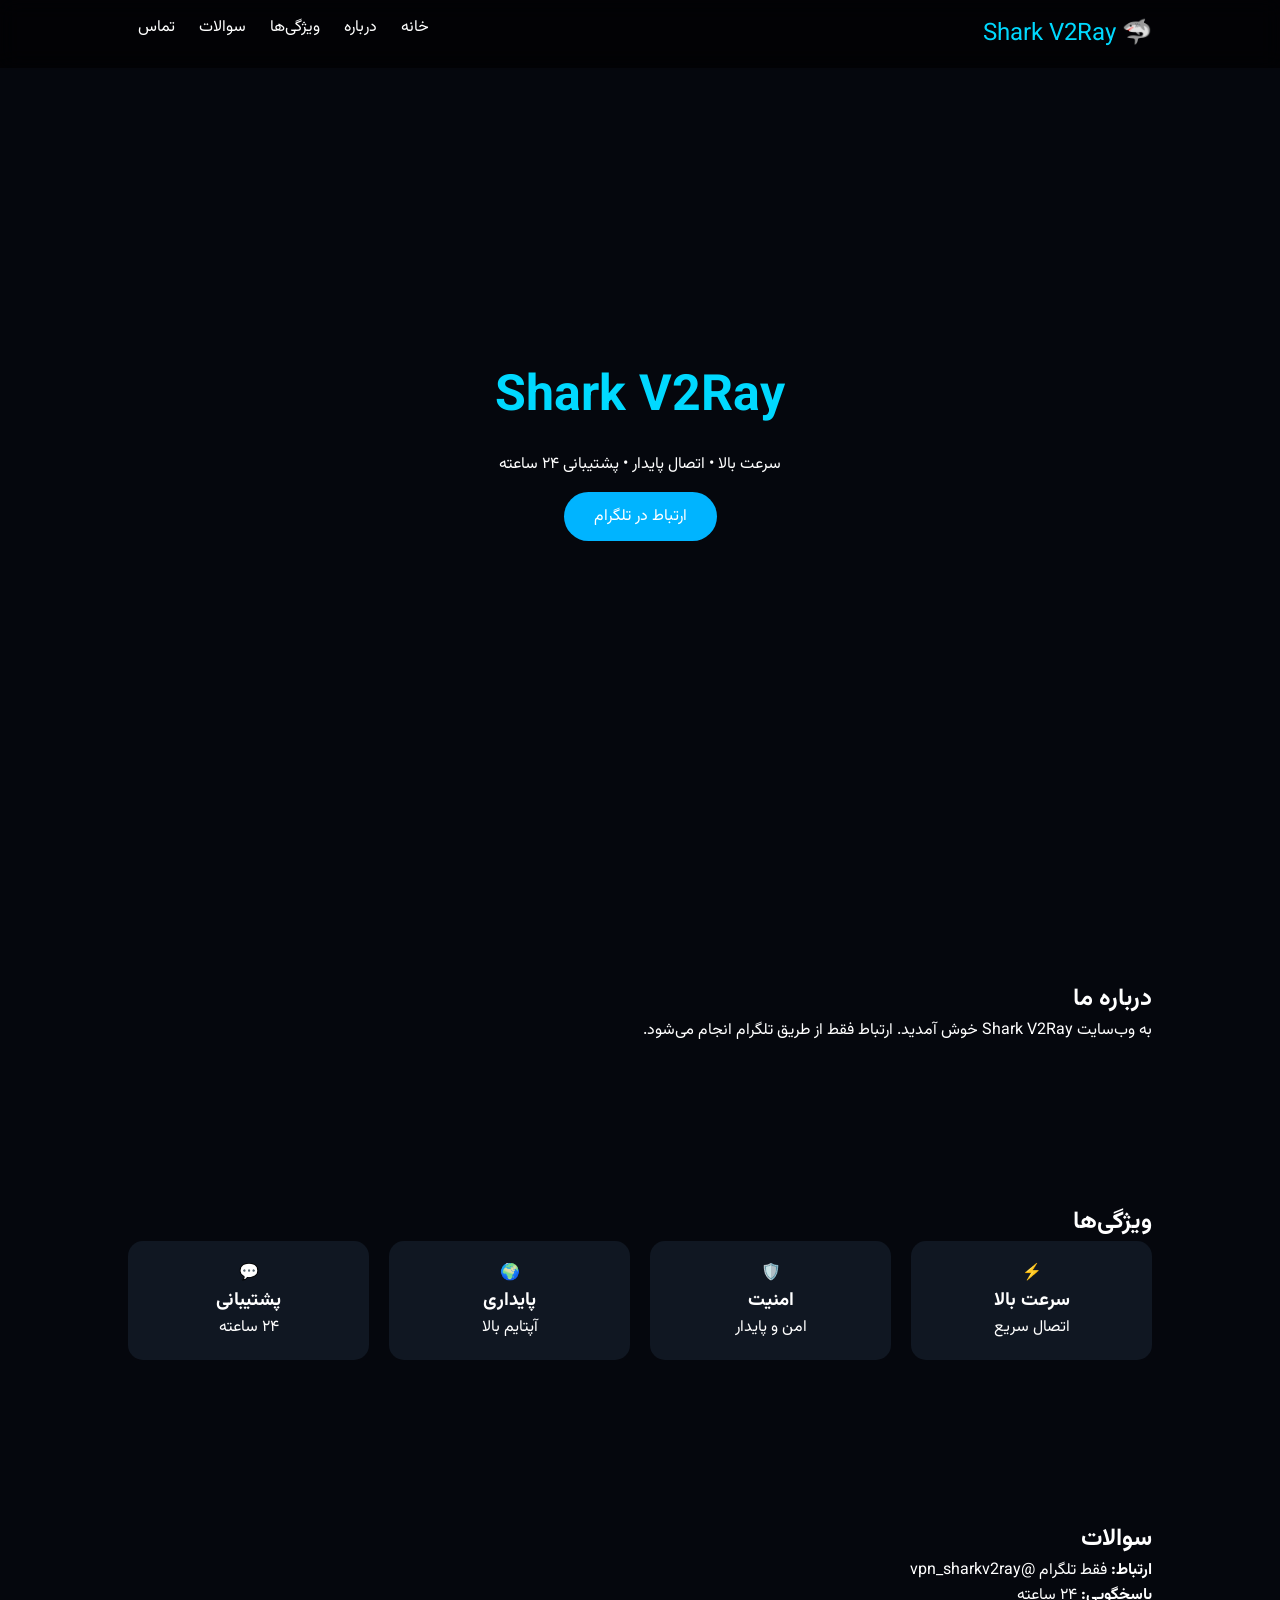
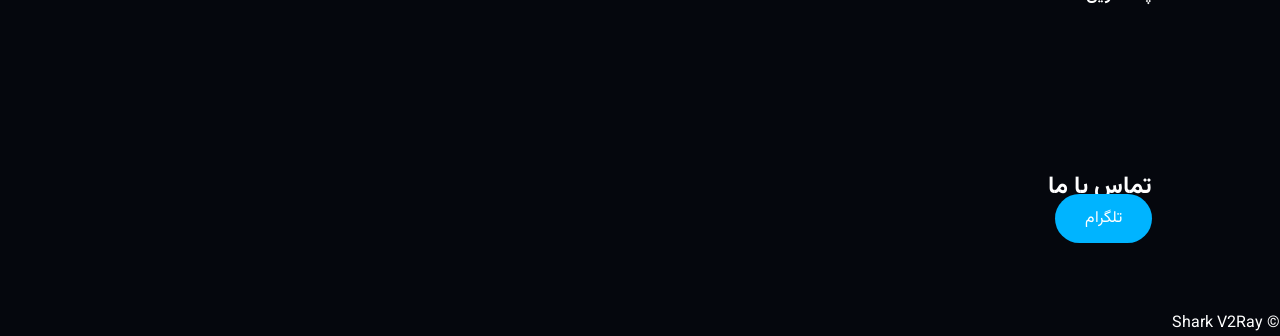
==== index.html @ da96e3c8 "source repo import" ====
<!DOCTYPE html>
<html lang="fa" dir="rtl">
<head>
<meta charset="UTF-8">
<meta name="viewport" content="width=device-width, initial-scale=1.0">
<title>Shark V2Ray</title>

<link rel="stylesheet" href="style.css">
<link href="https://fonts.googleapis.com/css2?family=Vazirmatn:wght@300;400;600;700&display=swap" rel="stylesheet">
</head>

<body>

<header>
<div class="logo">🦈 Shark V2Ray</div>

<nav>
<a href="#home">خانه</a>
<a href="#about">درباره</a>
<a href="#features">ویژگی‌ها</a>
<a href="#faq">سوالات</a>
<a href="#contact">تماس</a>
</nav>
</header>

<section class="hero" id="home">
<h1>Shark V2Ray</h1>
<p>سرعت بالا • اتصال پایدار • پشتیبانی ۲۴ ساعته</p>

<a class="btn" href="https://t.me/vpn_sharkv2ray" target="_blank">
ارتباط در تلگرام
</a>
</section>

<section id="about">
<h2>درباره ما</h2>
<p>به وب‌سایت Shark V2Ray خوش آمدید. ارتباط فقط از طریق تلگرام انجام می‌شود.</p>
</section>

<section id="features">
<h2>ویژگی‌ها</h2>

<div class="cards">
<div class="card">⚡<h3>سرعت بالا</h3><p>اتصال سریع</p></div>
<div class="card">🛡️<h3>امنیت</h3><p>امن و پایدار</p></div>
<div class="card">🌍<h3>پایداری</h3><p>آپتایم بالا</p></div>
<div class="card">💬<h3>پشتیبانی</h3><p>۲۴ ساعته</p></div>
</div>
</section>

<section id="faq">
<h2>سوالات</h2>
<p><b>ارتباط:</b> فقط تلگرام @vpn_sharkv2ray</p>
<p><b>پاسخگویی:</b> ۲۴ ساعته</p>
</section>

<section id="contact">
<h2>تماس با ما</h2>
<a class="btn" href="https://t.me/vpn_sharkv2ray">تلگرام</a>
</section>

<footer>
<p>© Shark V2Ray</p>
</footer>

<script src="script.js"></script>

</body>
</html>
---- style.css ----
*{
margin:0;
padding:0;
box-sizing:border-box;
font-family:'Vazirmatn',sans-serif;
}

body{
background:#05070d;
color:#fff;
}

header{
position:fixed;
top:0;
width:100%;
display:flex;
justify-content:space-between;
padding:15px 10%;
background:rgba(0,0,0,.6);
backdrop-filter:blur(10px);
}

.logo{
color:#00d9ff;
font-size:24px;
}

nav a{
color:#fff;
margin:0 10px;
text-decoration:none;
}

nav a:hover{
color:#00d9ff;
}

.hero{
height:100vh;
display:flex;
flex-direction:column;
justify-content:center;
align-items:center;
text-align:center;
}

.hero h1{
font-size:50px;
color:#00d9ff;
}

.hero p{
margin:15px 0;
}

.btn{
padding:12px 30px;
background:#00b4ff;
color:#fff;
border-radius:30px;
text-decoration:none;
}

section{
padding:80px 10%;
}

.cards{
display:grid;
grid-template-columns:repeat(auto-fit,minmax(200px,1fr));
gap:20px;
}

.card{
background:#101722;
padding:20px;
border-radius:15px;
text-align:center;
}
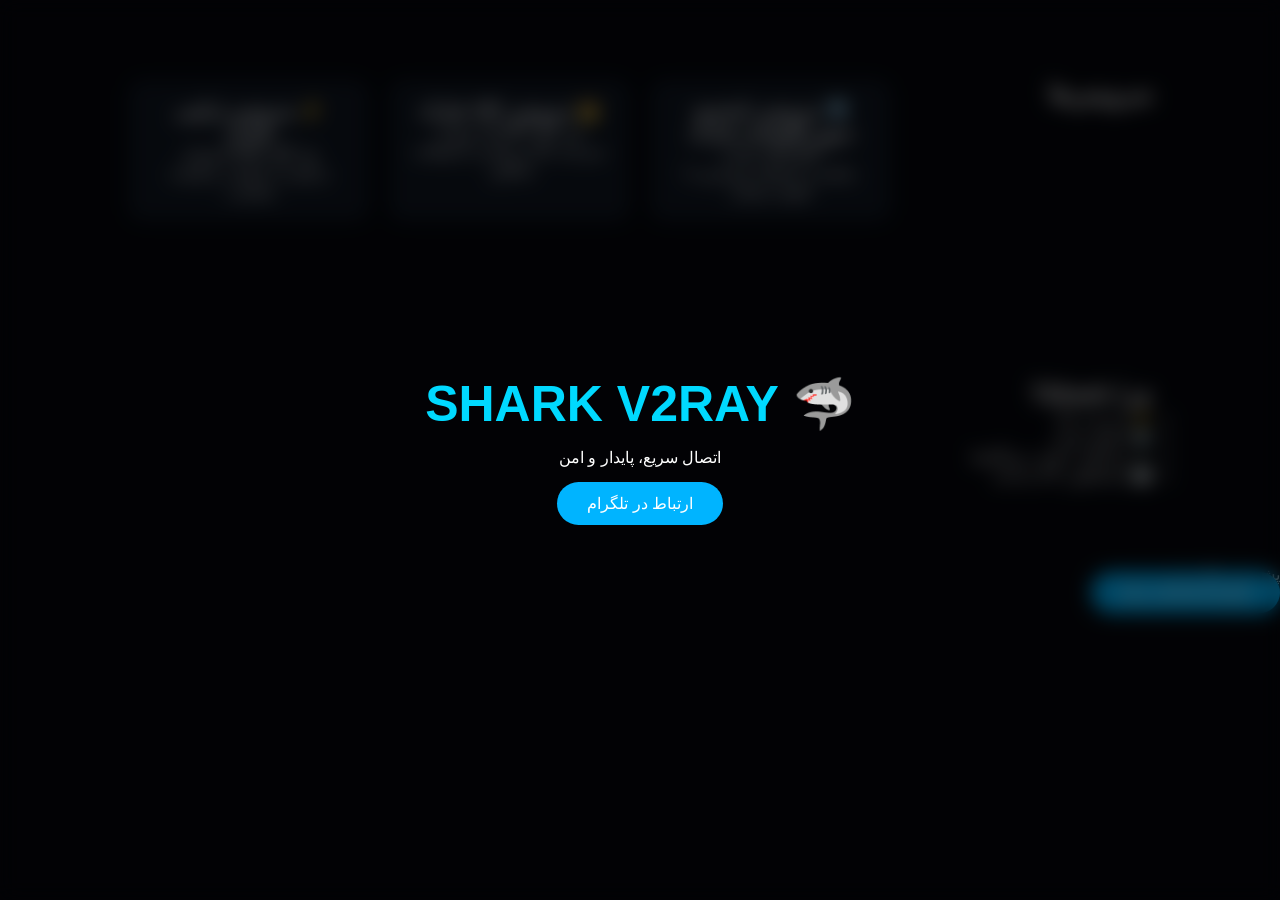
==== commit 5e987fdb: "Add files via upload" ====
--- a/index.html
+++ b/index.html
@@ -2,68 +2,54 @@
 <html lang="fa" dir="rtl">
 <head>
 <meta charset="UTF-8">
-<meta name="viewport" content="width=device-width, initial-scale=1.0">
+<meta name="viewport" content="width=device-width,initial-scale=1">
 <title>Shark V2Ray</title>
-
 <link rel="stylesheet" href="style.css">
-<link href="https://fonts.googleapis.com/css2?family=Vazirmatn:wght@300;400;600;700&display=swap" rel="stylesheet">
 </head>
-
 <body>
-
-<header>
-<div class="logo">🦈 Shark V2Ray</div>
-
-<nav>
-<a href="#home">خانه</a>
-<a href="#about">درباره</a>
-<a href="#features">ویژگی‌ها</a>
-<a href="#faq">سوالات</a>
-<a href="#contact">تماس</a>
-</nav>
+<div class="bg"></div>
+<header class="hero">
+<h1>🦈 SHARK V2RAY</h1>
+<p>اتصال سریع، پایدار و امن</p>
+<a class="btn" href="https://t.me/vpn_sharkv2ray" target="_blank">ارتباط در تلگرام</a>
 </header>
 
-<section class="hero" id="home">
-<h1>Shark V2Ray</h1>
-<p>سرعت بالا • اتصال پایدار • پشتیبانی ۲۴ ساعته</p>
+<section class="cards">
+<h2>سرویس‌ها</h2>
 
-<a class="btn" href="https://t.me/vpn_sharkv2ray" target="_blank">
-ارتباط در تلگرام
-</a>
-</section>
+<div class="card">
+<h3>💎 سرویس نامحدود سوپر اقتصادی شارک</h3>
+<div class="price">189,000 تومان</div>
+<p>مناسب استفاده روزمره با کیفیت پایدار.</p>
+</div>
 
-<section id="about">
-<h2>درباره ما</h2>
-<p>به وب‌سایت Shark V2Ray خوش آمدید. ارتباط فقط از طریق تلگرام انجام می‌شود.</p>
-</section>
+<div class="card">
+<h3>👑 سرویس VIP شارک</h3>
+<div class="price">هر گیگ 10,000 تومان</div>
+<p>سرعت بالا و مناسب استفاده سنگین.</p>
+</div>
 
-<section id="features">
-<h2>ویژگی‌ها</h2>
-
-<div class="cards">
-<div class="card">⚡<h3>سرعت بالا</h3><p>اتصال سریع</p></div>
-<div class="card">🛡️<h3>امنیت</h3><p>امن و پایدار</p></div>
-<div class="card">🌍<h3>پایداری</h3><p>آپتایم بالا</p></div>
-<div class="card">💬<h3>پشتیبانی</h3><p>۲۴ ساعته</p></div>
+<div class="card">
+<h3>⚡ سرویس ترکیبی شارک</h3>
+<div class="price">هر گیگ 6,000 تومان</div>
+<p>ترکیبی از کیفیت و قیمت مناسب.</p>
 </div>
 </section>
 
-<section id="faq">
-<h2>سوالات</h2>
-<p><b>ارتباط:</b> فقط تلگرام @vpn_sharkv2ray</p>
-<p><b>پاسخگویی:</b> ۲۴ ساعته</p>
-</section>
-
-<section id="contact">
-<h2>تماس با ما</h2>
-<a class="btn" href="https://t.me/vpn_sharkv2ray">تلگرام</a>
+<section class="features">
+<h2>چرا Shark؟</h2>
+<ul>
+<li>⚡ سرعت بالا</li>
+<li>🛡️ اتصال پایدار</li>
+<li>📱 سازگار با همه دستگاه‌ها</li>
+<li>🕐 پاسخگویی 24 ساعته</li>
+</ul>
 </section>
 
 <footer>
-<p>© Shark V2Ray</p>
+<p>پشتیبانی 24 ساعته</p>
+<a class="btn" href="https://t.me/vpn_sharkv2ray">@vpn_sharkv2ray</a>
 </footer>
-
 <script src="script.js"></script>
-
 </body>
-</html>
+</html>
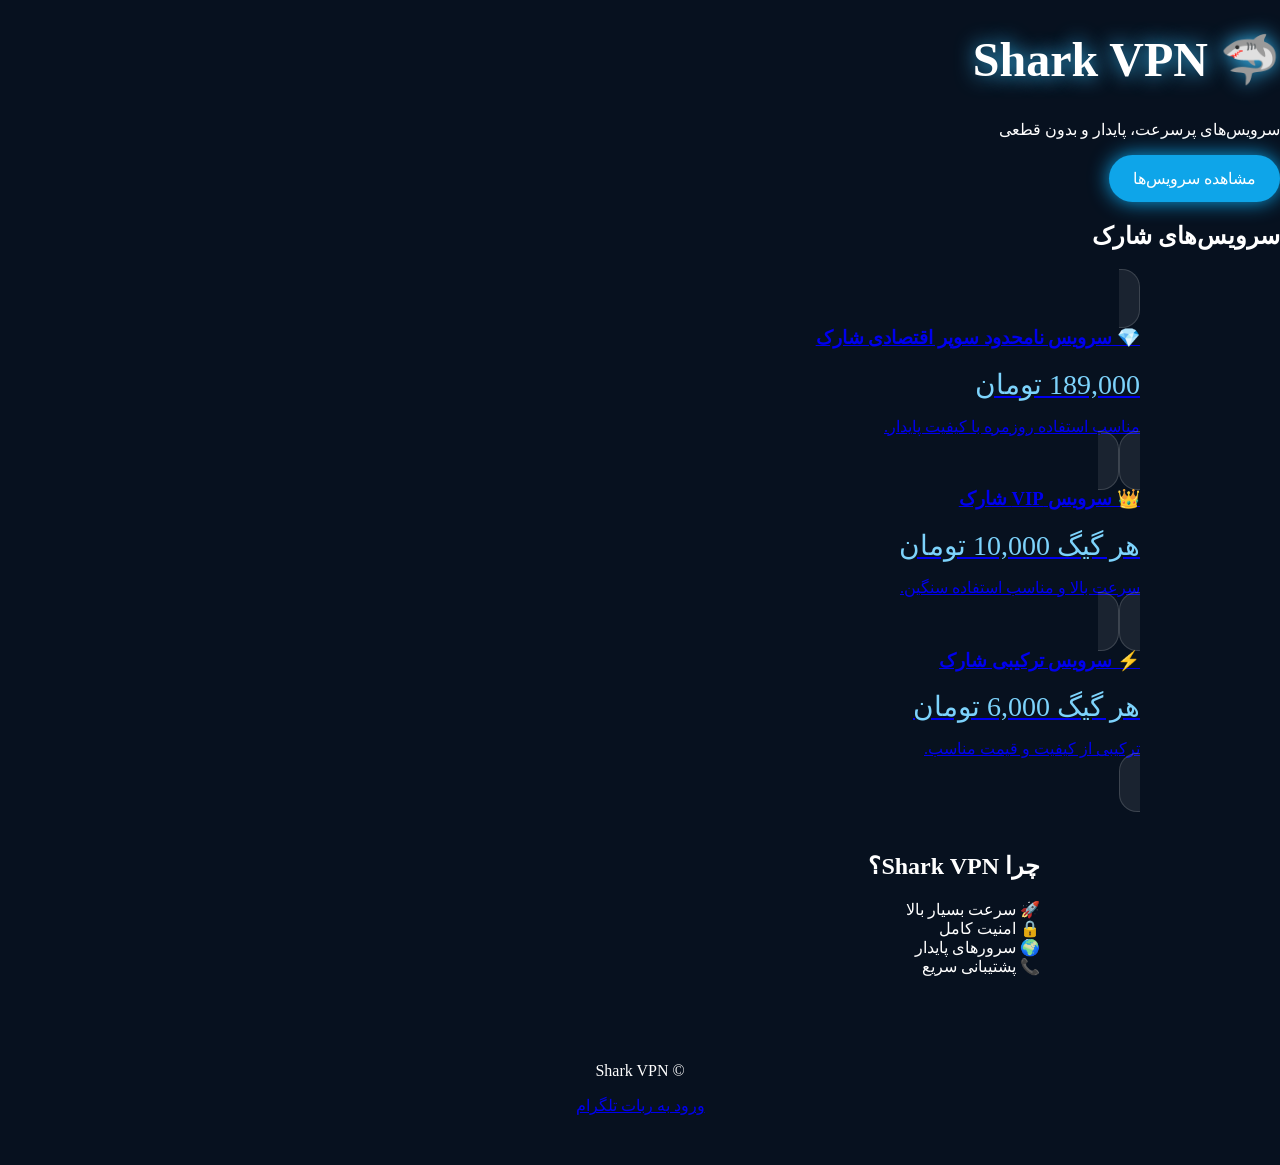
==== commit 1ed7d7c8: "Create index.html" ====
--- a/index.html
+++ b/index.html
@@ -1,55 +1,150 @@
 <!DOCTYPE html>
 <html lang="fa" dir="rtl">
+
 <head>
-<meta charset="UTF-8">
-<meta name="viewport" content="width=device-width,initial-scale=1">
-<title>Shark V2Ray</title>
-<link rel="stylesheet" href="style.css">
+    <meta charset="UTF-8">
+    <meta name="viewport" content="width=device-width, initial-scale=1.0">
+    <title>Shark VPN</title>
+
+    <link rel="stylesheet" href="style.css">
+
+    <link href="https://fonts.googleapis.com/css2?family=Vazirmatn:wght@300;400;700&display=swap" rel="stylesheet">
 </head>
+
 <body>
-<div class="bg"></div>
-<header class="hero">
-<h1>🦈 SHARK V2RAY</h1>
-<p>اتصال سریع، پایدار و امن</p>
-<a class="btn" href="https://t.me/vpn_sharkv2ray" target="_blank">ارتباط در تلگرام</a>
+
+<div class="background"></div>
+
+<header>
+
+<h1>🦈 Shark VPN</h1>
+
+<p>
+سرویس‌های پرسرعت، پایدار و بدون قطعی
+</p>
+
+<a href="#services" class="btn">
+مشاهده سرویس‌ها
+</a>
+
 </header>
 
-<section class="cards">
-<h2>سرویس‌ها</h2>
 
-<div class="card">
-<h3>💎 سرویس نامحدود سوپر اقتصادی شارک</h3>
-<div class="price">189,000 تومان</div>
-<p>مناسب استفاده روزمره با کیفیت پایدار.</p>
+<section id="services">
+
+<h2>
+سرویس‌های شارک
+</h2>
+
+<div class="cards">
+
+<a href="https://t.me/vpnsharkv2ray_bot" target="_blank" class="card">
+
+<h3>
+💎 سرویس نامحدود سوپر اقتصادی شارک
+</h3>
+
+<div class="price">
+189,000 تومان
 </div>
 
-<div class="card">
-<h3>👑 سرویس VIP شارک</h3>
-<div class="price">هر گیگ 10,000 تومان</div>
-<p>سرعت بالا و مناسب استفاده سنگین.</p>
+<p>
+مناسب استفاده روزمره با کیفیت پایدار.
+</p>
+
+</a>
+
+
+<a href="https://t.me/vpnsharkv2ray_bot" target="_blank" class="card">
+
+<h3>
+👑 سرویس VIP شارک
+</h3>
+
+<div class="price">
+هر گیگ 10,000 تومان
 </div>
 
-<div class="card">
-<h3>⚡ سرویس ترکیبی شارک</h3>
-<div class="price">هر گیگ 6,000 تومان</div>
-<p>ترکیبی از کیفیت و قیمت مناسب.</p>
+<p>
+سرعت بالا و مناسب استفاده سنگین.
+</p>
+
+</a>
+
+
+<a href="https://t.me/vpnsharkv2ray_bot" target="_blank" class="card">
+
+<h3>
+⚡ سرویس ترکیبی شارک
+</h3>
+
+<div class="price">
+هر گیگ 6,000 تومان
 </div>
+
+<p>
+ترکیبی از کیفیت و قیمت مناسب.
+</p>
+
+</a>
+
+</div>
+
 </section>
 
+
 <section class="features">
-<h2>چرا Shark؟</h2>
-<ul>
-<li>⚡ سرعت بالا</li>
-<li>🛡️ اتصال پایدار</li>
-<li>📱 سازگار با همه دستگاه‌ها</li>
-<li>🕐 پاسخگویی 24 ساعته</li>
-</ul>
+
+<h2>
+چرا Shark VPN؟
+</h2>
+
+<div class="feature">
+
+🚀 سرعت بسیار بالا
+
+</div>
+
+<div class="feature">
+
+🔒 امنیت کامل
+
+</div>
+
+<div class="feature">
+
+🌍 سرورهای پایدار
+
+</div>
+
+<div class="feature">
+
+📞 پشتیبانی سریع
+
+</div>
+
 </section>
 
+
 <footer>
-<p>پشتیبانی 24 ساعته</p>
-<a class="btn" href="https://t.me/vpn_sharkv2ray">@vpn_sharkv2ray</a>
+
+<p>
+
+© Shark VPN
+
+</p>
+
+<a href="https://t.me/vpnsharkv2ray_bot" target="_blank" class="footerBtn">
+
+ورود به ربات تلگرام
+
+</a>
+
 </footer>
+
+
 <script src="script.js"></script>
+
 </body>
-</html>+
+</html>
--- a/style.css
+++ b/style.css
@@ -1,80 +1,11 @@
-*{
-margin:0;
-padding:0;
-box-sizing:border-box;
-font-family:'Vazirmatn',sans-serif;
-}
-
-body{
-background:#05070d;
-color:#fff;
-}
-
-header{
-position:fixed;
-top:0;
-width:100%;
-display:flex;
-justify-content:space-between;
-padding:15px 10%;
-background:rgba(0,0,0,.6);
-backdrop-filter:blur(10px);
-}
-
-.logo{
-color:#00d9ff;
-font-size:24px;
-}
-
-nav a{
-color:#fff;
-margin:0 10px;
-text-decoration:none;
-}
-
-nav a:hover{
-color:#00d9ff;
-}
-
-.hero{
-height:100vh;
-display:flex;
-flex-direction:column;
-justify-content:center;
-align-items:center;
-text-align:center;
-}
-
-.hero h1{
-font-size:50px;
-color:#00d9ff;
-}
-
-.hero p{
-margin:15px 0;
-}
-
-.btn{
-padding:12px 30px;
-background:#00b4ff;
-color:#fff;
-border-radius:30px;
-text-decoration:none;
-}
-
-section{
-padding:80px 10%;
-}
-
-.cards{
-display:grid;
-grid-template-columns:repeat(auto-fit,minmax(200px,1fr));
-gap:20px;
-}
-
-.card{
-background:#101722;
-padding:20px;
-border-radius:15px;
-text-align:center;
-}
+body{margin:0;font-family:tahoma;background:#07111f;color:#fff}
+.bg{position:fixed;inset:0;background:radial-gradient(circle at top,#0ea5e9,#020617 60%);z-index:-1}
+.hero{text-align:center;padding:80px 20px}
+h1{font-size:48px;text-shadow:0 0 20px #38bdf8}
+.btn{display:inline-block;background:#0ea5e9;color:#fff;padding:14px 24px;border-radius:30px;text-decoration:none;box-shadow:0 0 20px #0ea5e9}
+.cards{max-width:1000px;margin:auto;padding:20px}
+.card{background:rgba(255,255,255,.08);backdrop-filter:blur(8px);padding:20px;margin:20px 0;border-radius:18px;border:1px solid rgba(255,255,255,.15);transition:.3s}
+.card:hover{transform:translateY(-6px);box-shadow:0 0 25px #38bdf8}
+.price{font-size:28px;color:#7dd3fc;margin:10px 0}
+.features{max-width:800px;margin:auto;padding:20px}
+footer{text-align:center;padding:50px 20px}
